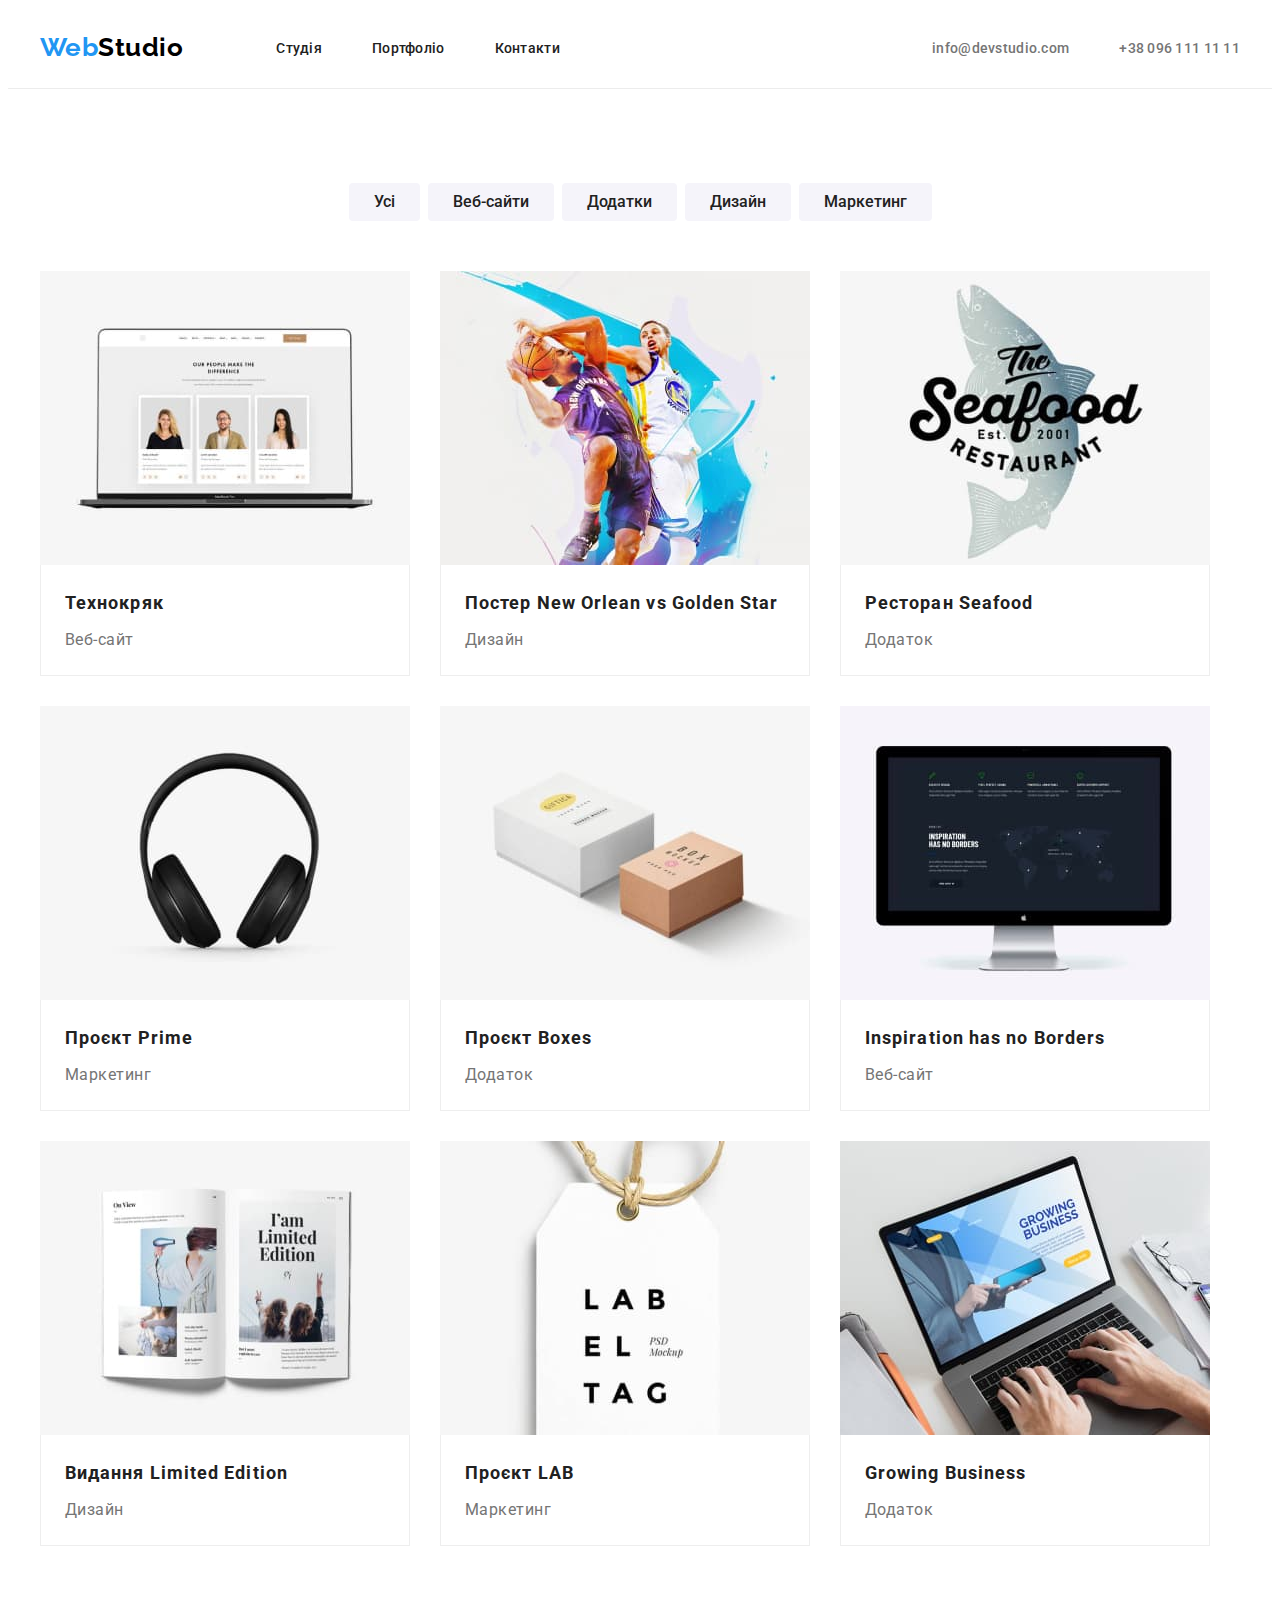
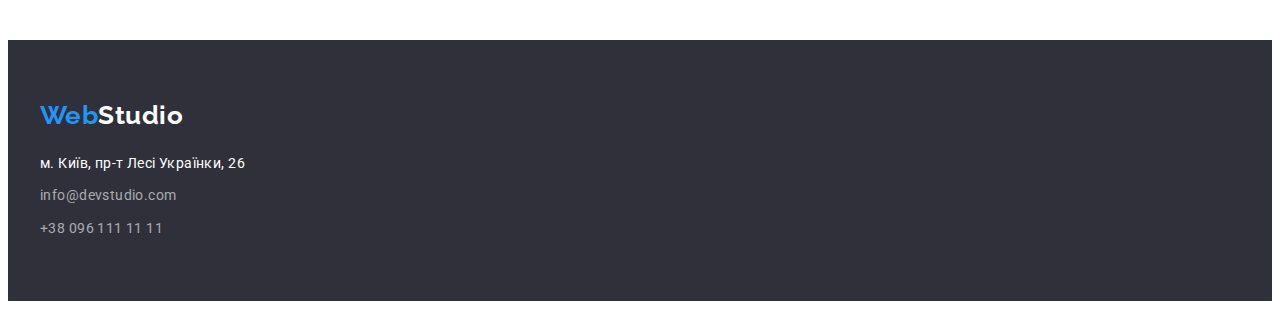
==== portfolio.html @ 5c82f096 "Add files via upload" ====
<!DOCTYPE html>
<html lang="uk">
  <head>
    <meta charset="UTF-8" />
    <meta http-equiv="X-UA-Compatible" content="IE=edge" />
    <meta name="viewport" content="width=device-width, initial-scale=1.0" />
    <title>WebStudio</title>

    <link rel="preconnect" href="https://fonts.googleapis.com" />
    <link rel="preconnect" href="https://fonts.gstatic.com" crossorigin />
    <link
      href="https://fonts.googleapis.com/css2?family=Raleway:wght@700&family=Roboto:wght@400;500;700;900&display=swap"
      rel="stylesheet"
    />
    <link
      rel="stylesheet"
      href="https://cdnjs.cloudflare.com/ajax/libs/modern-normalize/1.1.0/modern-normalize.min.css"
      integrity="sha512-wpPYUAdjBVSE4KJnH1VR1HeZfpl1ub8YT/NKx4PuQ5NmX2tKuGu6U/JRp5y+Y8XG2tV+wKQpNHVUX03MfMFn9Q=="
      crossorigin="anonymous"
      referrerpolicy="no-referrer"
    />
    <link rel="stylesheet" href="./css/styles.css" />
  </head>
  <body>
    <header class="header">
      <div class="container header-container">
        <a href="./index.html" lang="en" class="logo">Web<span>Studio</span></a>
        <nav>
          <ul class="header-list">
            <li><a href="./index.html" class="header-nav">Студія</a></li>
            <li>
              <a href="./portfolio.html" class="header-nav">Портфоліо</a>
            </li>
            <li><a href="" class="header-nav">Контакти</a></li>
          </ul>
        </nav>
        <ul class="header-contacts">
          <li>
            <a href="mailto:info@devstudio.com" class="tel-mail"
              >info@devstudio.com</a
            >
          </li>
          <li>
            <a href="tel:+380961111111" class="tel-mail">+38 096 111 11 11</a>
          </li>
        </ul>
      </div>
    </header>
    <main>
      <section class="portfolio">
        <div class="portfolio-container container">
          <h1 class="visually-hidden">Портфоліо</h1>
          <ul class="portfolio-button">
            <li>
              <button type="button" class="portfolio-nav button">Усі</button>
            </li>
            <li>
              <button type="button" class="portfolio-nav button">
                Веб-сайти
              </button>
            </li>
            <li>
              <button type="button" class="portfolio-nav button">
                Додатки
              </button>
            </li>
            <li>
              <button type="button" class="portfolio-nav button">Дизайн</button>
            </li>
            <li>
              <button type="button" class="portfolio-nav button">
                Маркетинг
              </button>
            </li>
          </ul>
          <ul class="portfolio-projects">
            <li>
              <img
                src="./images/project1.jpg"
                alt="Веб-сайт"
                width="370"
                height="294"
              />
              <div class="portfolio-picture">
                <h2>Технокряк</h2>
                <p>Веб-сайт</p>
              </div>
            </li>
            <li>
              <img
                src="./images/project2.jpg"
                alt="Постер"
                width="370"
                height="294"
              />
              <div class="portfolio-picture">
                <h2>Постер New Orlean vs Golden Star</h2>
                <p>Дизайн</p>
              </div>
            </li>
            <li>
              <img
                src="./images/project3.jpg"
                alt="Ресторан"
                width="370"
                height="294"
              />
              <div class="portfolio-picture">
                <h2>Ресторан Seafood</h2>
                <p>Додаток</p>
              </div>
            </li>
            <li>
              <img
                src="./images/project4.jpg"
                alt="Маркетинг"
                width="370"
                height="294"
              />
              <div class="portfolio-picture">
                <h2>Проєкт Prime</h2>
                <p>Маркетинг</p>
              </div>
            </li>
            <li>
              <img
                src="./images/project5.jpg"
                alt="Проєкт"
                width="370"
                height="294"
              />
              <div class="portfolio-picture">
                <h2>Проєкт Boxes</h2>
                <p>Додаток</p>
              </div>
            </li>
            <li>
              <img
                src="./images/project6.jpg"
                alt="варіант веб-сайту"
                width="370"
                height="294"
              />
              <div class="portfolio-picture">
                <h2 lang="en">Inspiration has no Borders</h2>
                <p>Веб-сайт</p>
              </div>
            </li>
            <li>
              <img
                src="./images/project7.jpg"
                alt="Дизайн"
                width="370"
                height="294"
              />
              <div class="portfolio-picture">
                <h2>Видання Limited Edition</h2>
                <p>Дизайн</p>
              </div>
            </li>
            <li>
              <img
                src="./images/project8.jpg"
                alt="Маркетинг"
                width="370"
                height="294"
              />
              <div class="portfolio-picture">
                <h2>Проєкт LAB</h2>
                <p>Маркетинг</p>
              </div>
            </li>
            <li>
              <img
                src="./images/project9.jpg"
                alt="Додаток"
                width="370"
                height="294"
              />
              <div class="portfolio-picture">
                <h2 lang="en">Growing Business</h2>
                <p>Додаток</p>
              </div>
            </li>
          </ul>
        </div>
      </section>
    </main>
    <footer class="footer">
      <div class="footer-container container">
        <a href="./index.html" lang="en" class="logo">Web<span>Studio</span></a>
        <address class="address">
          <ul>
            <li>
              <a
                href="https://goo.gl/maps/nBtPKXU8o3Xq5hkz7"
                target="_blank"
                rel="noopener noreferrer nofollow"
                class="address-footer"
                >м. Київ, пр-т Лесі Українки, 26</a
              >
            </li>
            <li>
              <a href="mailto:info@devstudio.com" class="address-contacts"
                >info@devstudio.com</a
              >
            </li>
            <li>
              <a href="tel:+380961111111" class="address-contacts"
                >+38 096 111 11 11</a
              >
            </li>
          </ul>
        </address>
      </div>
    </footer>
  </body>
</html>
---- css/styles.css ----
:root {
  --primary-text-color: #212121;
  --main-blue-color: #2196f3;
  --main-white-color: #ffffff;
  --logo-black-color: #000000;
  --tel-color: #757575;
  --footer-address-color: rgba(255, 255, 255, 0.6);
  --background-black: #2f303a;
  --background-portfolio-nav: #f5f4fa;
  --background-button: #188ce8;
  --border-color: #eeeeee;
  --header-border-color: #ececec;
}

body {
  font-family: roboto, sans-serif;
  letter-spacing: 0.03em;
  color: var(--primary-text-color);
}

.button {
  font-family: roboto, sans-serif;
  cursor: pointer;
  border: none;
  border-radius: 4px;
  padding: 0px;
}

.visually-hidden {
  position: absolute;
  white-space: nowrap;
  width: 1px;
  height: 1px;
  overflow: hidden;
  border: 0;
  padding: 0;
  clip: rect(0 0 0 0);
  clip-path: inset(50%);
  margin: -1px;
}

ul {
  list-style-type: none;
  margin: 0px;
  padding-left: 0px;
}

a {
  text-decoration: none;
}

h1,
h2,
h3,
p {
  margin: 0px;
}

img {
  border: none;
  outline: none;
  display: block;
}

.container {
  width: 1200px;
  padding-left: 15px;
  padding-right: 15px;
  margin: 0 auto;
}

/* ------------------header---------------- */

.header {
  background-color: var(--main-white-color);
  border-bottom: 1px solid var(--header-border-color);
  padding-top: 24px;
  padding-bottom: 25px;
}

.logo {
  color: var(--main-blue-color);
  font-family: raleway, sans-serif;
  font-weight: 700;
  font-size: 26px;
  line-height: 1.2;
}

.header-contacts {
  display: flex;
  align-items: center;
  margin-left: auto;
}

.header-container {
  display: flex;
  align-items: center;
}

.header-list {
  display: flex;
}

.header-container .logo {
  margin-right: 93px;
}

.logo span {
  color: var(--logo-black-color);
}

.header-nav {
  font-weight: 500;
  font-size: 14px;
  line-height: 1.14;
  letter-spacing: 0.02em;
  color: var(--primary-text-color);
}

.header li:not(:last-child) {
  margin-right: 50px;
}

.tel-mail {
  font-weight: 500;
  font-size: 14px;
  line-height: 1.2;
  letter-spacing: 0.02em;
  color: var(--tel-color);
}

.tel-mail:hover,
.tel-mail:focus,
.header-nav:hover,
.header-nav:focus {
  color: var(--main-blue-color);
}

/* ----------first page------------------- */

.hero {
  background-color: var(--background-black);
  text-align: center;
  padding-top: 200px;
  padding-bottom: 200px;
}

.hero h1 {
  font-weight: 900;
  font-size: 44px;
  line-height: 1.36;
  letter-spacing: 0.06em;
  text-transform: uppercase;
  color: var(--main-white-color);
  margin: 0 auto 30px;
  max-width: 700px;
}

.hero button {
  font-weight: 700;
  font-size: 16px;
  line-height: 1.88;
  letter-spacing: 0.06em;
  color: var(--main-white-color);
  background-color: var(--main-blue-color);
  box-shadow: 0px 4px 4px rgba(0, 0, 0, 0.15);
  width: 216px;
  height: 50px;
}

.hero button:hover,
.hero button:focus {
  background-color: var(--background-button);
}

.features,
.our-works {
  background-color: var(--main-white-color);
}

.our-works {
  padding-bottom: 94px;
}

.features {
  padding-top: 94px;
  padding-bottom: 94px;
}

.features ul,
.our-works ul {
  display: flex;
  gap: 30px;
}

.features li {
  flex-basis: calc((100% - 90px) / 4);
}

.features h3 {
  font-weight: 700;
  font-size: 14px;
  line-height: 1.14;
  letter-spacing: 0.03em;
  text-transform: uppercase;
}

.features h3 {
  margin-bottom: 10px;
}

.features p {
  font-weight: 400;
  font-size: 14px;
  line-height: 1.71;
  color: var(--tel-color);
}

.our-works h2,
.our-team h2 {
  font-weight: 700;
  font-size: 36px;
  line-height: 1.17;
  text-align: center;
  margin-bottom: 50px;
}

.our-team ul {
  display: flex;
  gap: 30px;
  justify-content: space-between;
}

.our-team {
  background-color: var(--background-portfolio-nav);
  padding-top: 94px;
  padding-bottom: 94px;
}

.our-team li {
  background-color: var(--main-white-color);
  box-shadow: 0px 1px 3px rgba(0, 0, 0, 0.12), 0px 1px 1px rgba(0, 0, 0, 0.14),
    0px 2px 1px rgba(0, 0, 0, 0.2);
  border-radius: 0px 0px 4px 4px;
}

.our-team h3 {
  font-weight: 500;
  font-size: 16px;
  line-height: 1.19;
  text-align: center;
  padding-top: 30px;
  margin-bottom: 10px;
}

.our-team p {
  font-weight: 400;
  font-size: 16px;
  line-height: 1.19;
  color: var(--tel-color);
  text-align: center;
  padding-bottom: 30px;
}

/* ---------------portfolio--------------- */

.portfolio-nav {
  font-weight: 500;
  font-size: 16px;
  line-height: 1.62;
  text-align: center;
  color: var(--primary-text-color);
  background-color: var(--background-portfolio-nav);
  padding: 6px 25px;
}

.portfolio-nav:hover,
.portfolio-nav:focus {
  color: var(--main-white-color);
  background-color: var(--main-blue-color);
}

.portfolio {
  background-color: var(--main-white-color);
  display: flex;
  padding-bottom: 94px;
  padding-top: 94px;
}

.portfolio-button {
  display: flex;
  justify-content: center;
}

.portfolio-button li:not(:last-child) {
  margin-right: 8px;
}

.portfolio-projects {
  display: flex;
  flex-wrap: wrap;
  gap: 30px;
  margin-top: 50px;
}

.portfolio-picture {
  border: 1px solid var(--border-color);
  border-top: none;
  padding: 20px 24px 20px 24px;
}

.portfolio h2 {
  font-weight: 700;
  font-size: 18px;
  line-height: 2;
  letter-spacing: 0.06em;
  margin-bottom: 4px;
}

.portfolio p {
  font-weight: 400;
  font-size: 16px;
  line-height: 1.88;
  color: var(--tel-color);
}

/* -------------footer----------------- */

.footer {
  background-color: var(--background-black);
  padding-top: 60px;
  padding-bottom: 60px;
}

.footer .logo {
  display: inline-block;
  margin-bottom: 20px;
}

.address {
  font-family: "Roboto";
  font-style: normal;
  font-weight: 400;
  font-size: 14px;
  line-height: 1.7;
  letter-spacing: 0.03em;
}

.address li:not(:last-child) {
  margin-bottom: 9px;
}

.address-contacts {
  color: var(--footer-address-color);
}

.address-footer {
  color: var(--main-white-color);
}

.footer span {
  color: var(--main-white-color);
}

.address-footer:hover,
.address-footer:focus,
.address-contacts:hover,
.address-contacts:focus {
  color: var(--main-blue-color);
}
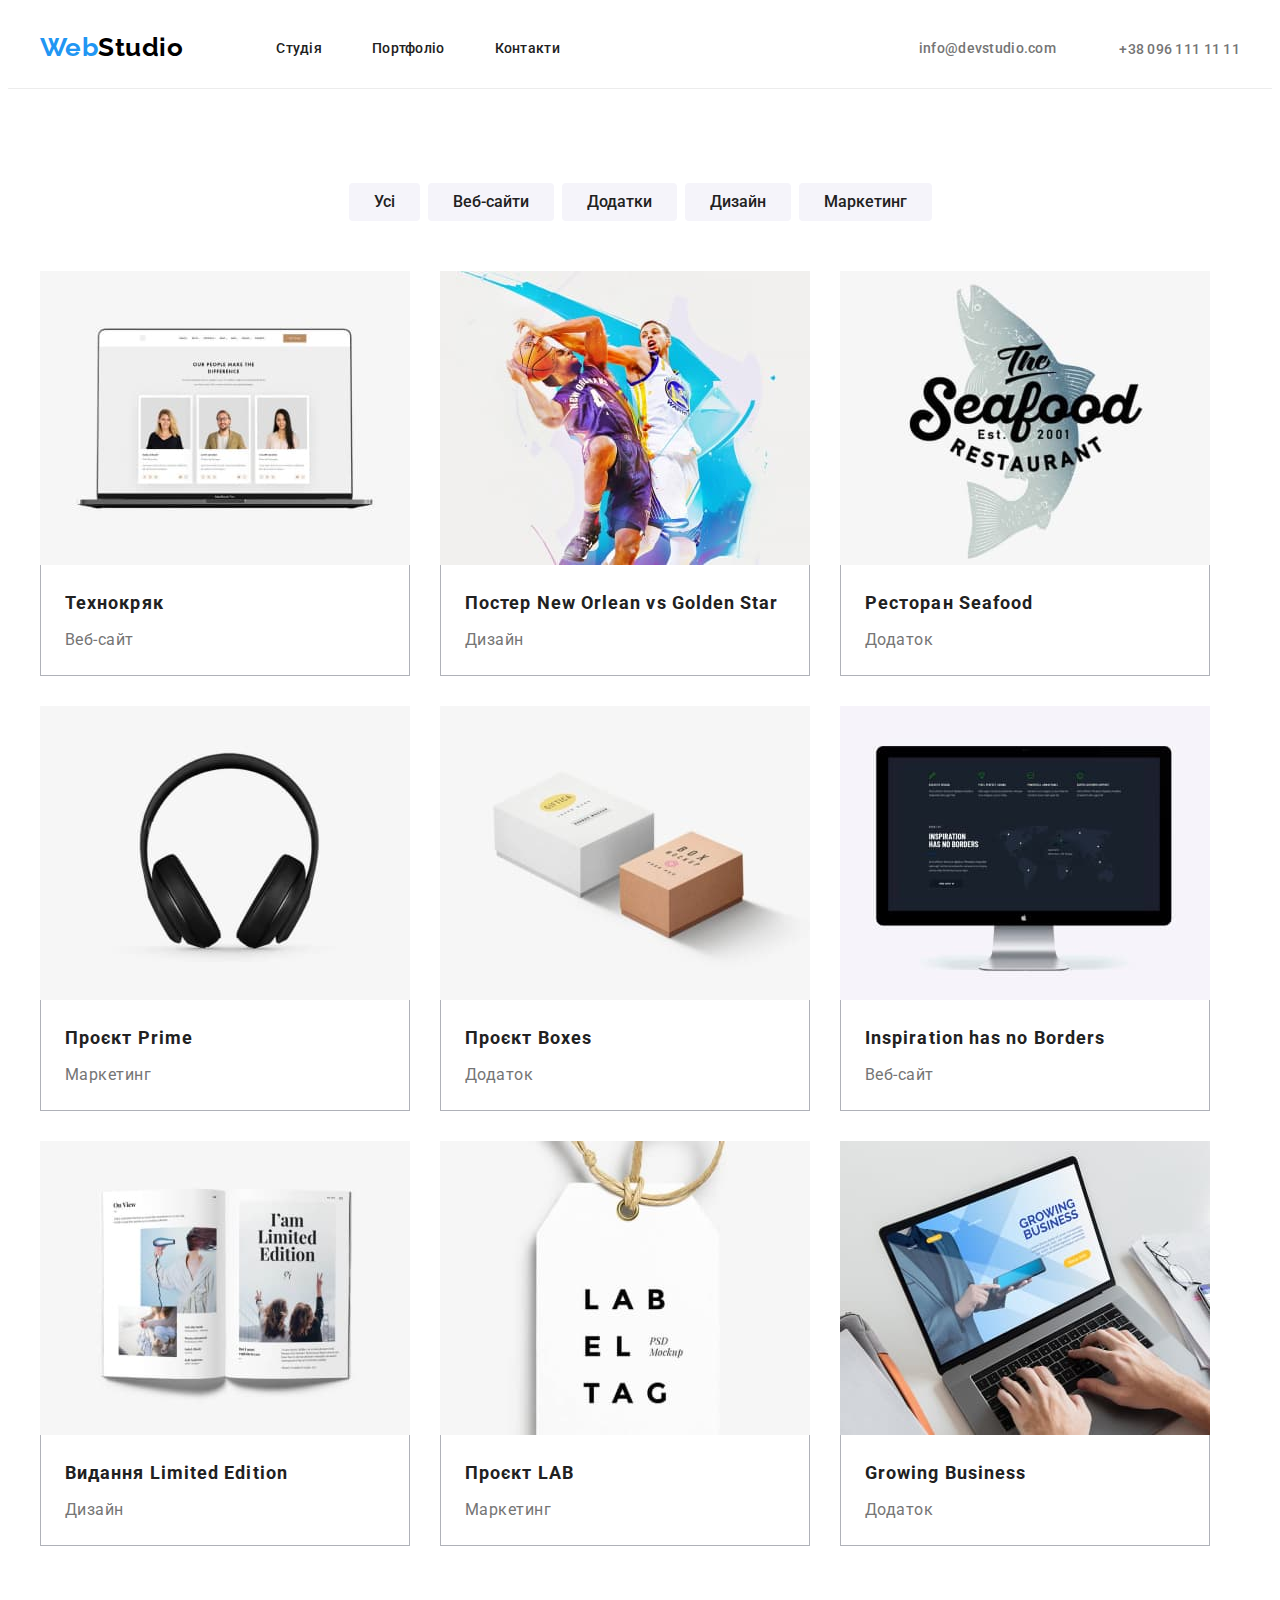
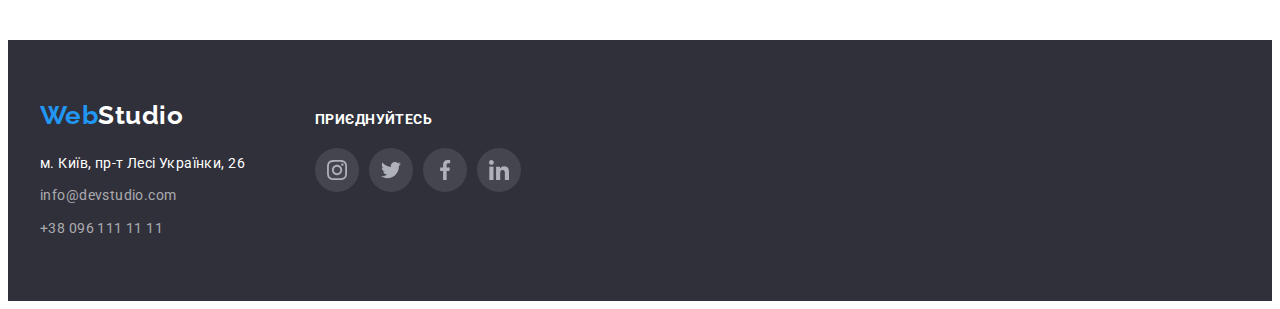
==== commit bb6daedb: "svg centerring" ====
--- a/portfolio.html
+++ b/portfolio.html
@@ -35,13 +35,21 @@
           </ul>
         </nav>
         <ul class="header-contacts">
-          <li>
-            <a href="mailto:info@devstudio.com" class="tel-mail"
-              >info@devstudio.com</a
+          <li class="mail-envelope">
+            <a class="tel-mail" href="mailto:info@devstudio.com"
+              ><svg class="mail-envelope" width="16" height="12">
+                <use href="./images/icons.svg#envelope"></use>
+              </svg>
+              info@devstudio.com</a
             >
           </li>
           <li>
-            <a href="tel:+380961111111" class="tel-mail">+38 096 111 11 11</a>
+            <a href="tel:+380961111111" class="tel-mail"
+              ><svg class="mail-envelope" width="10" height="16">
+                <use href="./images/icons.svg#smartphone"></use>
+              </svg>
+              +38 096 111 11 11</a
+            >
           </li>
         </ul>
       </div>
@@ -187,31 +195,44 @@
       </section>
     </main>
     <footer class="footer">
-      <div class="footer-container container">
-        <a href="./index.html" lang="en" class="logo">Web<span>Studio</span></a>
-        <address class="address">
-          <ul>
-            <li>
-              <a
-                href="https://goo.gl/maps/nBtPKXU8o3Xq5hkz7"
-                target="_blank"
-                rel="noopener noreferrer nofollow"
-                class="address-footer"
-                >м. Київ, пр-т Лесі Українки, 26</a
-              >
-            </li>
-            <li>
-              <a href="mailto:info@devstudio.com" class="address-contacts"
-                >info@devstudio.com</a
-              >
-            </li>
-            <li>
-              <a href="tel:+380961111111" class="address-contacts"
-                >+38 096 111 11 11</a
-              >
-            </li>
-          </ul>
-        </address>
+      <div class="container">
+        <div class="footer-contact">
+          <a href="./index.html" lang="en" class="logo"
+            >Web<span>Studio</span></a
+          >
+          <address class="address">
+            <ul class="footer-address-list">
+              <li>
+                <a
+                  href="https://goo.gl/maps/nBtPKXU8o3Xq5hkz7"
+                  target="_blank"
+                  rel="noopener noreferrer nofollow"
+                  class="address-footer"
+                  >м. Київ, пр-т Лесі Українки, 26</a
+                >
+              </li>
+              <li>
+                <a href="mailto:info@devstudio.com" class="address-contacts"
+                  >info@devstudio.com</a
+                >
+              </li>
+              <li>
+                <a href="tel:+380961111111" class="address-contacts"
+                  >+38 096 111 11 11</a
+                >
+              </li>
+            </ul>
+          </address>
+        </div>
+        <div class="footer-soc">
+          <h3>Приєднуйтесь</h3>
+          <ul class="footer-soc-list">
+            <li><a href=""></a></li>
+            <li><a href=""></a></li>
+            <li><a href=""></a></li>
+            <li><a href=""></a></li>
+          </ul>
+        </div>
       </div>
     </footer>
   </body>
--- a/css/styles.css
+++ b/css/styles.css
@@ -5,11 +5,14 @@
   --logo-black-color: #000000;
   --tel-color: #757575;
   --footer-address-color: rgba(255, 255, 255, 0.6);
+  --footer-bg-soc: rgba(255, 255, 255, 0.1);
   --background-black: #2f303a;
   --background-portfolio-nav: #f5f4fa;
   --background-button: #188ce8;
-  --border-color: #eeeeee;
+  --background-color-hero: #c4c4c4c4;
+  /* --border-color: #eeeeee; */
   --header-border-color: #ececec;
+  --border-color: #afb1b8;
 }
 
 body {
@@ -90,6 +93,11 @@
   display: flex;
   align-items: center;
   margin-left: auto;
+  color: var(--tel-color);
+}
+
+.header-contacts svg {
+  fill: currentColor;
 }
 
 .header-container {
@@ -139,10 +147,23 @@
 /* ----------first page------------------- */
 
 .hero {
-  background-color: var(--background-black);
+  background-color: var(--background-color-hero);
+}
+
+.hero-wrap {
+  background-image: linear-gradient(
+      rgba(47, 48, 58, 0.4),
+      rgba(47, 48, 58, 0.4)
+    ),
+    url(../images/hero.jpg);
+  background-repeat: no-repeat;
+  background-position: center;
+  background-size: cover;
   text-align: center;
+  max-width: 1600px;
   padding-top: 200px;
   padding-bottom: 200px;
+  margin: 0 auto;
 }
 
 .hero h1 {
@@ -197,6 +218,33 @@
   flex-basis: calc((100% - 90px) / 4);
 }
 
+.features li::before {
+  display: block;
+  height: 120px;
+  margin-bottom: 30px;
+  content: "";
+  background-color: var(--background-portfolio-nav);
+  background-repeat: no-repeat;
+  background-position: center;
+  background-size: 70px;
+}
+
+.features li:nth-child(1)::before {
+  background-image: url(../images/antenna.svg);
+}
+
+.features li:nth-child(2)::before {
+  background-image: url(../images/clock.svg);
+}
+
+.features li:nth-child(3)::before {
+  background-image: url(../images/diagram.svg);
+}
+
+.features li:nth-child(4)::before {
+  background-image: url(../images/astronaut.svg);
+}
+
 .features h3 {
   font-weight: 700;
   font-size: 14px;
@@ -217,7 +265,8 @@
 }
 
 .our-works h2,
-.our-team h2 {
+.our-team h2,
+.clients h2 {
   font-weight: 700;
   font-size: 36px;
   line-height: 1.17;
@@ -225,7 +274,7 @@
   margin-bottom: 50px;
 }
 
-.our-team ul {
+.our-team-folder {
   display: flex;
   gap: 30px;
   justify-content: space-between;
@@ -237,11 +286,48 @@
   padding-bottom: 94px;
 }
 
-.our-team li {
+.team-members {
   background-color: var(--main-white-color);
   box-shadow: 0px 1px 3px rgba(0, 0, 0, 0.12), 0px 1px 1px rgba(0, 0, 0, 0.14),
     0px 2px 1px rgba(0, 0, 0, 0.2);
   border-radius: 0px 0px 4px 4px;
+}
+
+.team-soc-net {
+  display: flex;
+  gap: 10px;
+  justify-content: center;
+  padding-bottom: 30px;
+}
+
+.team-soc-item {
+  width: 40px;
+  height: 40px;
+  display: flex;
+  align-items: center;
+  justify-content: center;
+}
+
+.team-soc-item svg {
+  width: 20px;
+  height: 20px;
+  fill: currentColor;
+}
+
+.team-soc-item > a {
+  display: block;
+  width: 100%;
+  height: 100%;
+  background-color: var(--main-white-color);
+  color: var(--border-color);
+  border: none;
+  border-radius: 50%;
+}
+
+.team-soc-item > a:hover,
+.team-soc-item > a:focus {
+  background-color: var(--main-blue-color);
+  color: var(--main-white-color);
 }
 
 .our-team h3 {
@@ -259,7 +345,44 @@
   line-height: 1.19;
   color: var(--tel-color);
   text-align: center;
-  padding-bottom: 30px;
+  margin-bottom: 16px;
+}
+.clients {
+  padding-top: 94px;
+  padding-bottom: 94px;
+}
+.client-list {
+  display: flex;
+  gap: 30px;
+  justify-content: center;
+}
+
+.client-item {
+  width: calc((100% - 150px) / 6);
+  height: 92px;
+  border: 1px solid var(--border-color);
+  border-radius: 4px;
+  /* align-items: center; */
+}
+
+.client-item > a {
+  width: 100%;
+  height: 100%;
+  display: block;
+  fill: var(--border-color);
+}
+
+.client-item > a:hover,
+.client-item > a:focus {
+  fill: var(--main-blue-color);
+  border: 1px solid var(--main-blue-color);
+  border-radius: 4px;
+}
+
+.clients svg {
+  width: 106px;
+  height: 60px;
+  /* fill: currentColor; */
 }
 
 /* ---------------portfolio--------------- */
@@ -332,9 +455,62 @@
   padding-bottom: 60px;
 }
 
+.footer .container {
+  display: flex;
+}
+
+.footer-contact {
+  margin-right: 70px;
+}
+
 .footer .logo {
   display: inline-block;
   margin-bottom: 20px;
+}
+
+.footer h3 {
+  font-family: "Roboto";
+  font-style: normal;
+  font-weight: 700;
+  font-size: 14px;
+  line-height: 1.14;
+  letter-spacing: 0.03em;
+  text-transform: uppercase;
+  color: var(--main-white-color);
+  margin-bottom: 20px;
+  padding-top: 12px;
+}
+
+.footer-soc-list li:nth-child(1) {
+  background-image: url(../images/instagram.svg);
+}
+
+.footer-soc-list li:nth-child(2) {
+  background-image: url(../images/twitter.svg);
+}
+
+.footer-soc-list li:nth-child(3) {
+  background-image: url(../images/facebook.svg);
+}
+
+.footer-soc-list li:nth-child(4) {
+  background-image: url(../images/linkedin.svg);
+}
+
+.footer-soc-list li {
+  display: inline-block;
+  width: 44px;
+  height: 44px;
+  border-radius: 50%;
+  background-color: var(--footer-bg-soc);
+  background-repeat: no-repeat;
+  background-position: center;
+  background-size: 20px;
+}
+
+.footer-soc-list {
+  display: flex;
+  gap: 10px;
 }
 
 .address {
@@ -368,3 +544,8 @@
 .address-contacts:focus {
   color: var(--main-blue-color);
 }
+
+.footer-soc-list li:hover,
+.footer-soc-list li:focus {
+  background-color: var(--main-blue-color);
+}
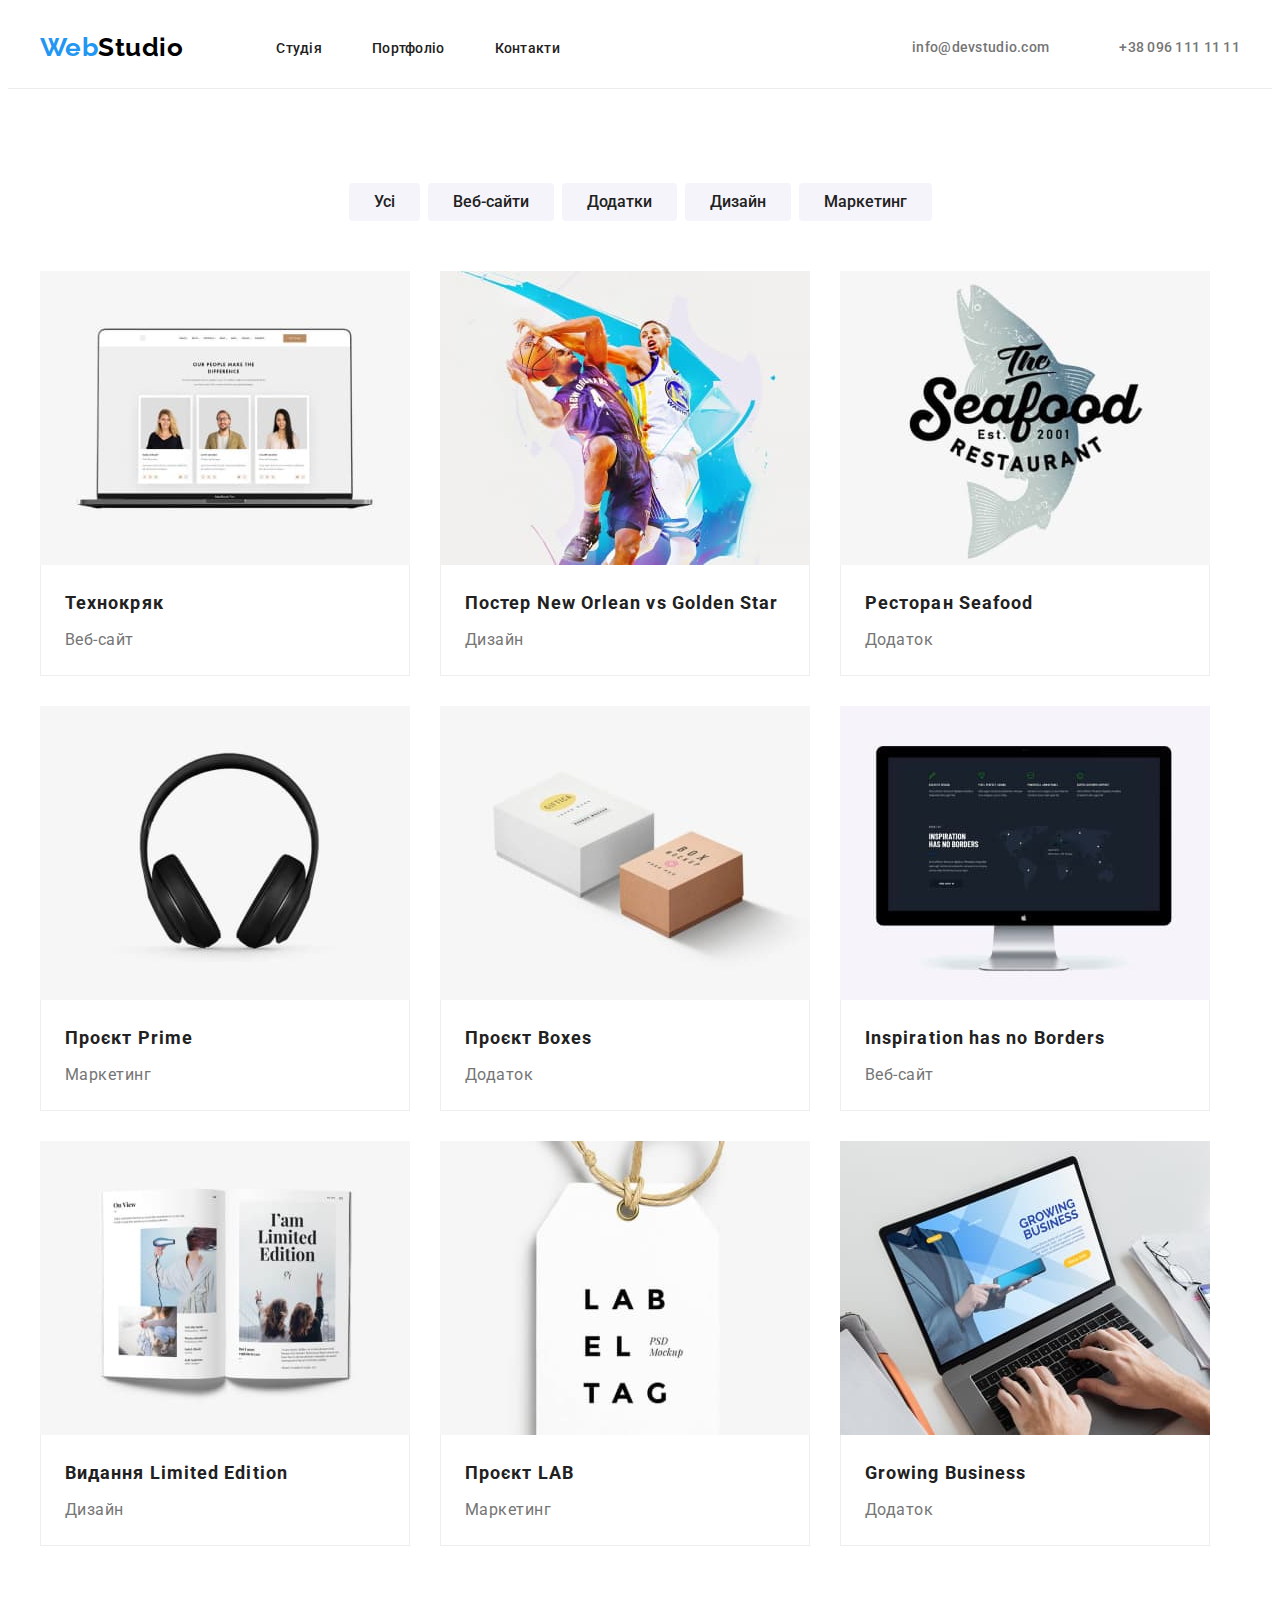
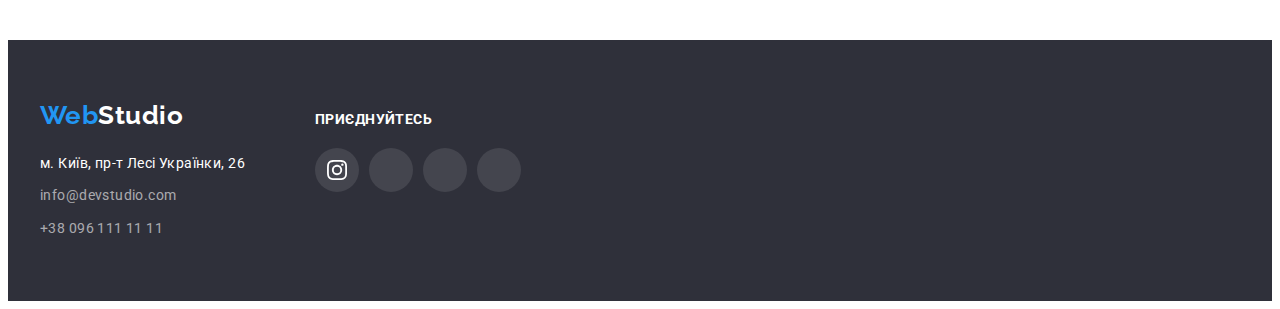
==== commit 79a88fbf: "hover & centering" ====
--- a/portfolio.html
+++ b/portfolio.html
@@ -35,12 +35,12 @@
           </ul>
         </nav>
         <ul class="header-contacts">
-          <li class="mail-envelope">
+          <li>
             <a class="tel-mail" href="mailto:info@devstudio.com"
               ><svg class="mail-envelope" width="16" height="12">
                 <use href="./images/icons.svg#envelope"></use>
               </svg>
-              info@devstudio.com</a
+              <span>info@devstudio.com</span></a
             >
           </li>
           <li>
@@ -48,7 +48,7 @@
               ><svg class="mail-envelope" width="10" height="16">
                 <use href="./images/icons.svg#smartphone"></use>
               </svg>
-              +38 096 111 11 11</a
+              <span>+38 096 111 11 11</span></a
             >
           </li>
         </ul>
@@ -225,12 +225,32 @@
           </address>
         </div>
         <div class="footer-soc">
-          <h3>Приєднуйтесь</h3>
+          <p>Приєднуйтесь</p>
           <ul class="footer-soc-list">
-            <li><a href=""></a></li>
-            <li><a href=""></a></li>
-            <li><a href=""></a></li>
-            <li><a href=""></a></li>
+            <li class="footer-icon">
+              <a href=""
+                ><svg>
+                  <use href="./images/icons.svg#instagram"></use></svg
+              ></a>
+            </li>
+            <li class="footer-icon">
+              <a href=""
+                ><svg>
+                  <use href="./images/icons.svg#twitter"></use></svg
+              ></a>
+            </li>
+            <li class="footer-icon">
+              <a href=""
+                ><svg>
+                  <use href="./images/icons.svg#facebook"></use></svg
+              ></a>
+            </li>
+            <li class="footer-icon">
+              <a href=""
+                ><svg>
+                  <use href="./images/icons.svg#linkedin"></use></svg
+              ></a>
+            </li>
           </ul>
         </div>
       </div>
--- a/css/styles.css
+++ b/css/styles.css
@@ -10,7 +10,7 @@
   --background-portfolio-nav: #f5f4fa;
   --background-button: #188ce8;
   --background-color-hero: #c4c4c4c4;
-  /* --border-color: #eeeeee; */
+  --portfolio-border-color: #eeeeee;
   --header-border-color: #ececec;
   --border-color: #afb1b8;
 }
@@ -130,11 +130,17 @@
 }
 
 .tel-mail {
+  display: flex;
   font-weight: 500;
   font-size: 14px;
   line-height: 1.2;
   letter-spacing: 0.02em;
   color: var(--tel-color);
+  align-items: center;
+}
+
+.tel-mail span {
+  margin-left: 10px;
 }
 
 .tel-mail:hover,
@@ -303,9 +309,6 @@
 .team-soc-item {
   width: 40px;
   height: 40px;
-  display: flex;
-  align-items: center;
-  justify-content: center;
 }
 
 .team-soc-item svg {
@@ -315,13 +318,15 @@
 }
 
 .team-soc-item > a {
-  display: block;
   width: 100%;
   height: 100%;
   background-color: var(--main-white-color);
   color: var(--border-color);
   border: none;
   border-radius: 50%;
+  display: flex;
+  align-items: center;
+  justify-content: center;
 }
 
 .team-soc-item > a:hover,
@@ -354,22 +359,24 @@
 .client-list {
   display: flex;
   gap: 30px;
-  justify-content: center;
+  align-items: center;
 }
 
 .client-item {
   width: calc((100% - 150px) / 6);
   height: 92px;
-  border: 1px solid var(--border-color);
-  border-radius: 4px;
-  /* align-items: center; */
+  display: block;
 }
 
 .client-item > a {
   width: 100%;
   height: 100%;
-  display: block;
+  display: flex;
   fill: var(--border-color);
+  border: 1px solid var(--border-color);
+  border-radius: 4px;
+  justify-content: center;
+  align-items: center;
 }
 
 .client-item > a:hover,
@@ -377,12 +384,6 @@
   fill: var(--main-blue-color);
   border: 1px solid var(--main-blue-color);
   border-radius: 4px;
-}
-
-.clients svg {
-  width: 106px;
-  height: 60px;
-  /* fill: currentColor; */
 }
 
 /* ---------------portfolio--------------- */
@@ -401,6 +402,14 @@
 .portfolio-nav:focus {
   color: var(--main-white-color);
   background-color: var(--main-blue-color);
+  box-shadow: 0px 3px 1px rgba(0, 0, 0, 0.1), 0px 1px 2px rgba(0, 0, 0, 0.08),
+    0px 2px 2px rgba(0, 0, 0, 0.12);
+}
+
+.portfolio-projects li:hover,
+.portfolio-projects li:focus {
+  box-shadow: 0px 1px 1px rgba(0, 0, 0, 0.12), 0px 4px 4px rgba(0, 0, 0, 0.06),
+    1px 4px 6px rgba(0, 0, 0, 0.16);
 }
 
 .portfolio {
@@ -427,7 +436,7 @@
 }
 
 .portfolio-picture {
-  border: 1px solid var(--border-color);
+  border: 1px solid var(--portfolio-border-color);
   border-top: none;
   padding: 20px 24px 20px 24px;
 }
@@ -457,6 +466,7 @@
 
 .footer .container {
   display: flex;
+  align-items: baseline;
 }
 
 .footer-contact {
@@ -468,7 +478,7 @@
   margin-bottom: 20px;
 }
 
-.footer h3 {
+.footer p {
   font-family: "Roboto";
   font-style: normal;
   font-weight: 700;
@@ -478,39 +488,34 @@
   text-transform: uppercase;
   color: var(--main-white-color);
   margin-bottom: 20px;
-  padding-top: 12px;
-}
-
-.footer-soc-list li:nth-child(1) {
-  background-image: url(../images/instagram.svg);
-}
-
-.footer-soc-list li:nth-child(2) {
-  background-image: url(../images/twitter.svg);
-}
-
-.footer-soc-list li:nth-child(3) {
-  background-image: url(../images/facebook.svg);
-}
-
-.footer-soc-list li:nth-child(4) {
-  background-image: url(../images/linkedin.svg);
-}
-
-.footer-soc-list li {
-  display: inline-block;
+}
+
+.footer-icon {
   width: 44px;
   height: 44px;
+}
+
+.footer-icon > a {
+  display: flex;
+  width: 100%;
+  height: 100%;
+  color: var(--main-white-color);
+  background-color: var(--footer-bg-soc);
   border-radius: 50%;
-  background-color: var(--footer-bg-soc);
-  background-repeat: no-repeat;
-  background-position: center;
-  background-size: 20px;
+  border: none;
+  align-items: center;
+  justify-content: center;
 }
 
 .footer-soc-list {
   display: flex;
   gap: 10px;
+}
+
+.footer-icon svg {
+  width: 20px;
+  height: 20px;
+  fill: currentColor;
 }
 
 .address {
@@ -545,7 +550,7 @@
   color: var(--main-blue-color);
 }
 
-.footer-soc-list li:hover,
-.footer-soc-list li:focus {
+.footer-icon > a:hover,
+.footer-icon > a:focus {
   background-color: var(--main-blue-color);
 }
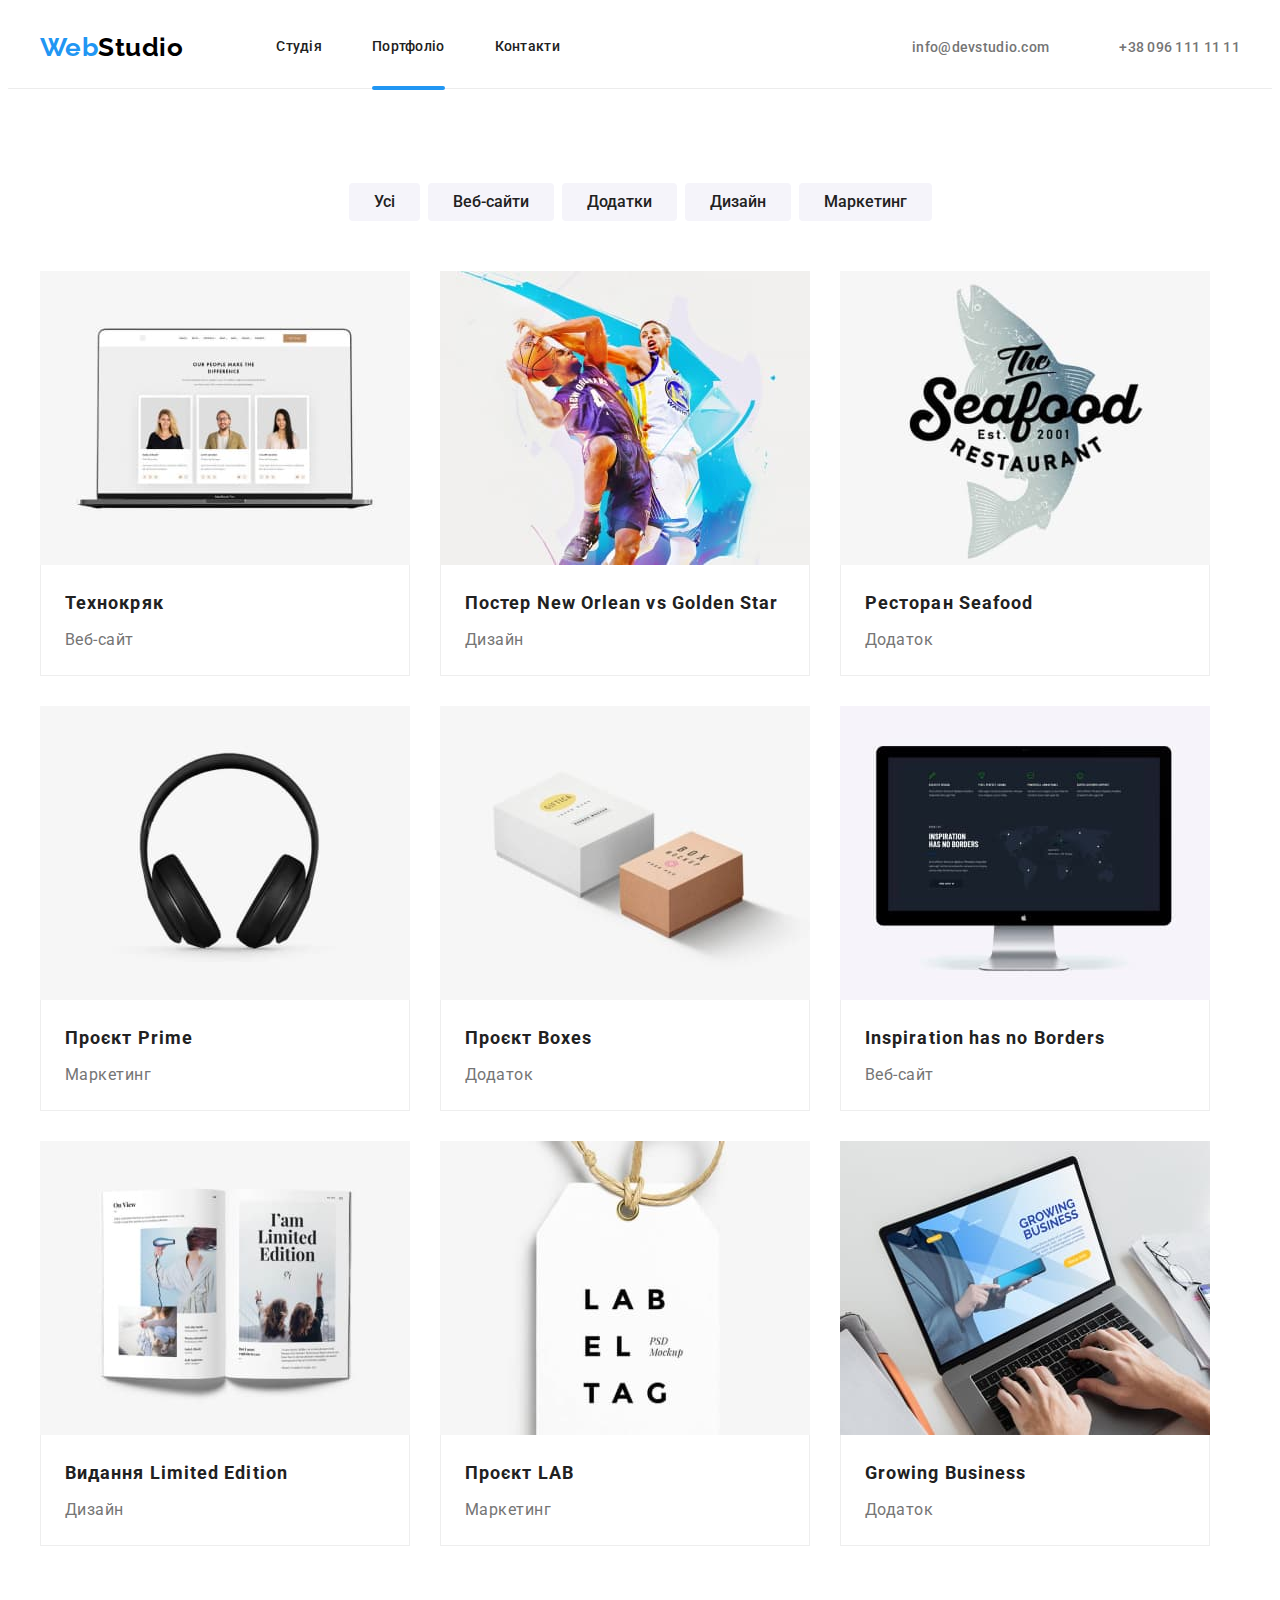
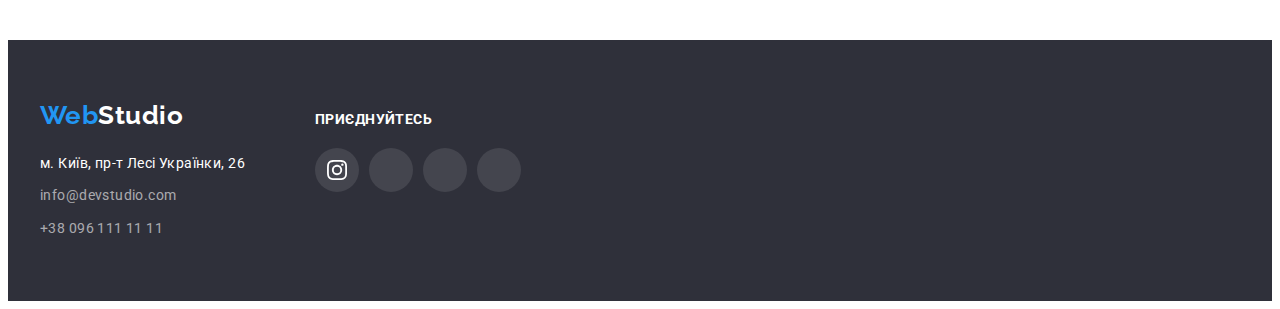
==== commit eac0b6d8: "underline" ====
--- a/portfolio.html
+++ b/portfolio.html
@@ -29,7 +29,9 @@
           <ul class="header-list">
             <li><a href="./index.html" class="header-nav">Студія</a></li>
             <li>
-              <a href="./portfolio.html" class="header-nav">Портфоліо</a>
+              <a href="./portfolio.html" class="header-nav underline"
+                >Портфоліо</a
+              >
             </li>
             <li><a href="" class="header-nav">Контакти</a></li>
           </ul>
--- a/css/styles.css
+++ b/css/styles.css
@@ -81,6 +81,18 @@
   padding-bottom: 25px;
 }
 
+.header-nav.underline::after {
+  display: block;
+  outline: #188ce8;
+  width: 100%;
+  height: 4px;
+  background: var(--main-blue-color);
+  border-radius: 2px;
+  content: "";
+  position: relative;
+  top: 31px;
+}
+
 .logo {
   color: var(--main-blue-color);
   font-family: raleway, sans-serif;
